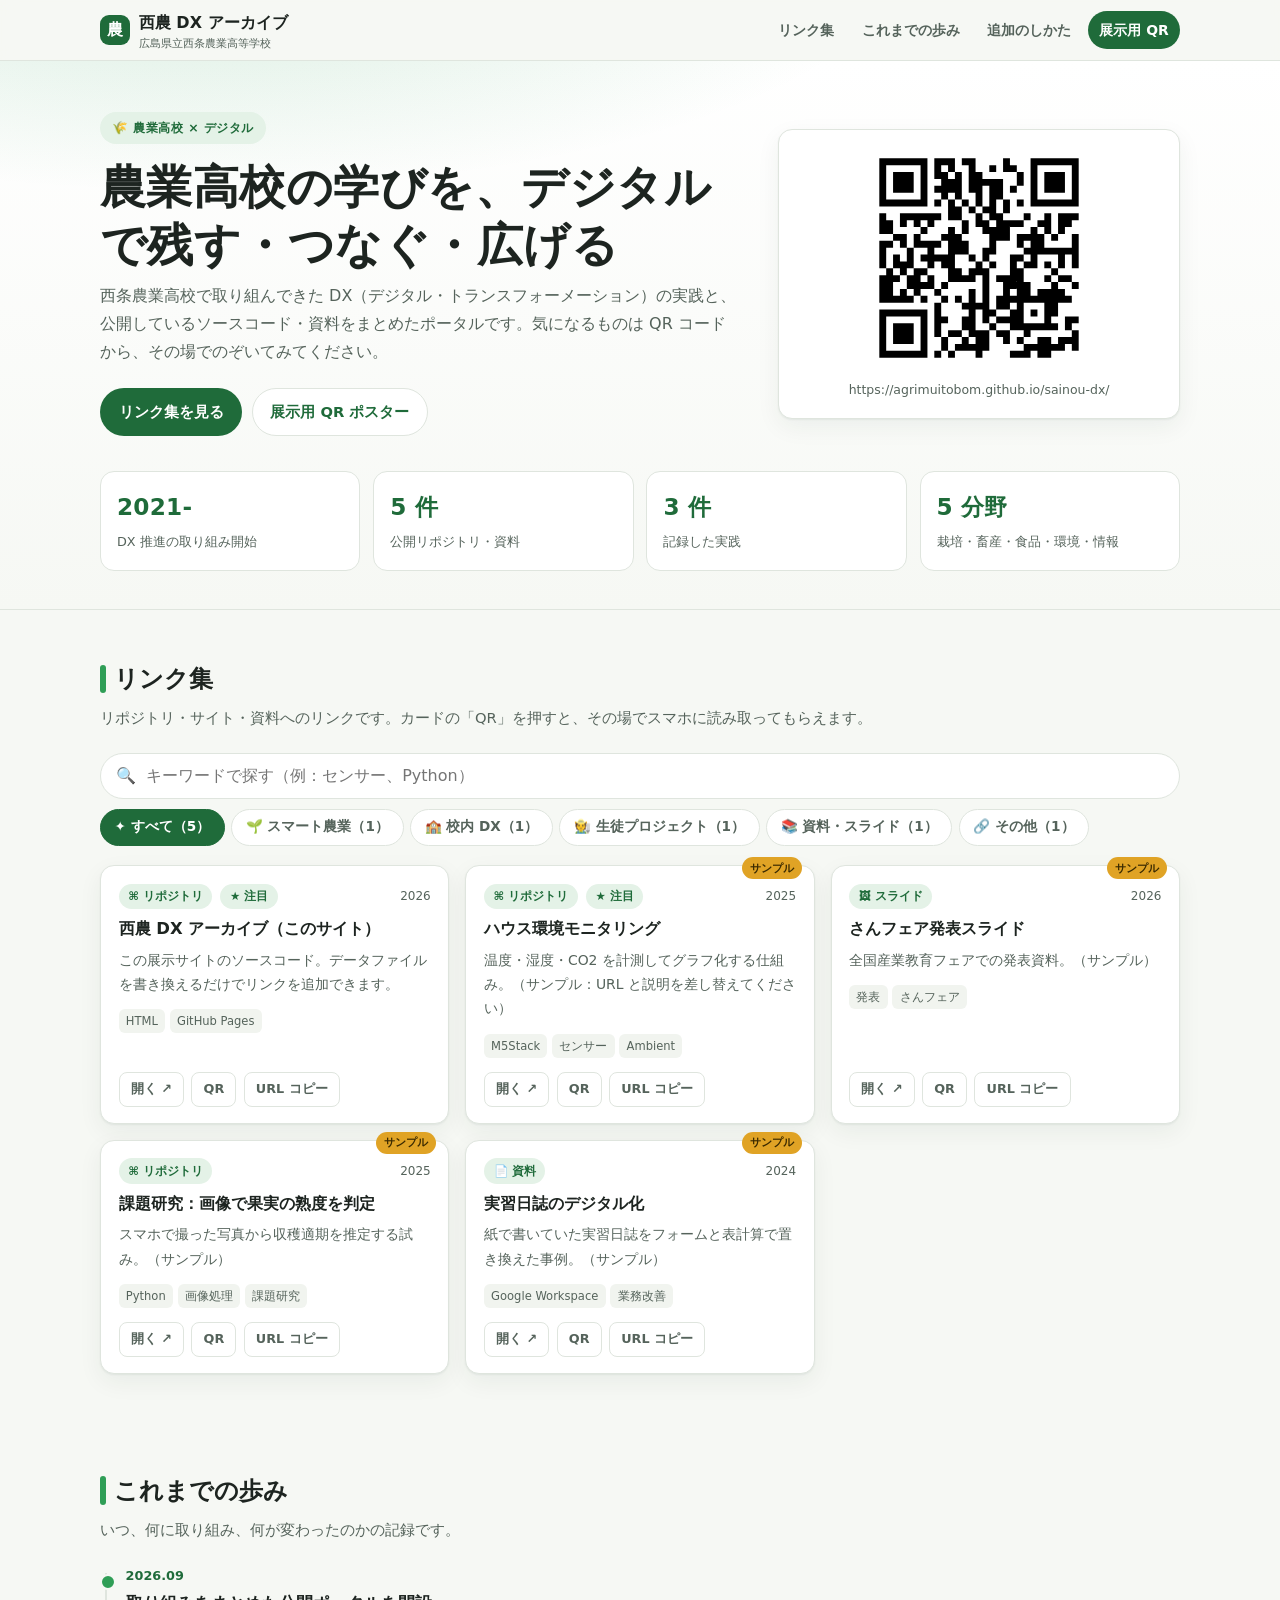
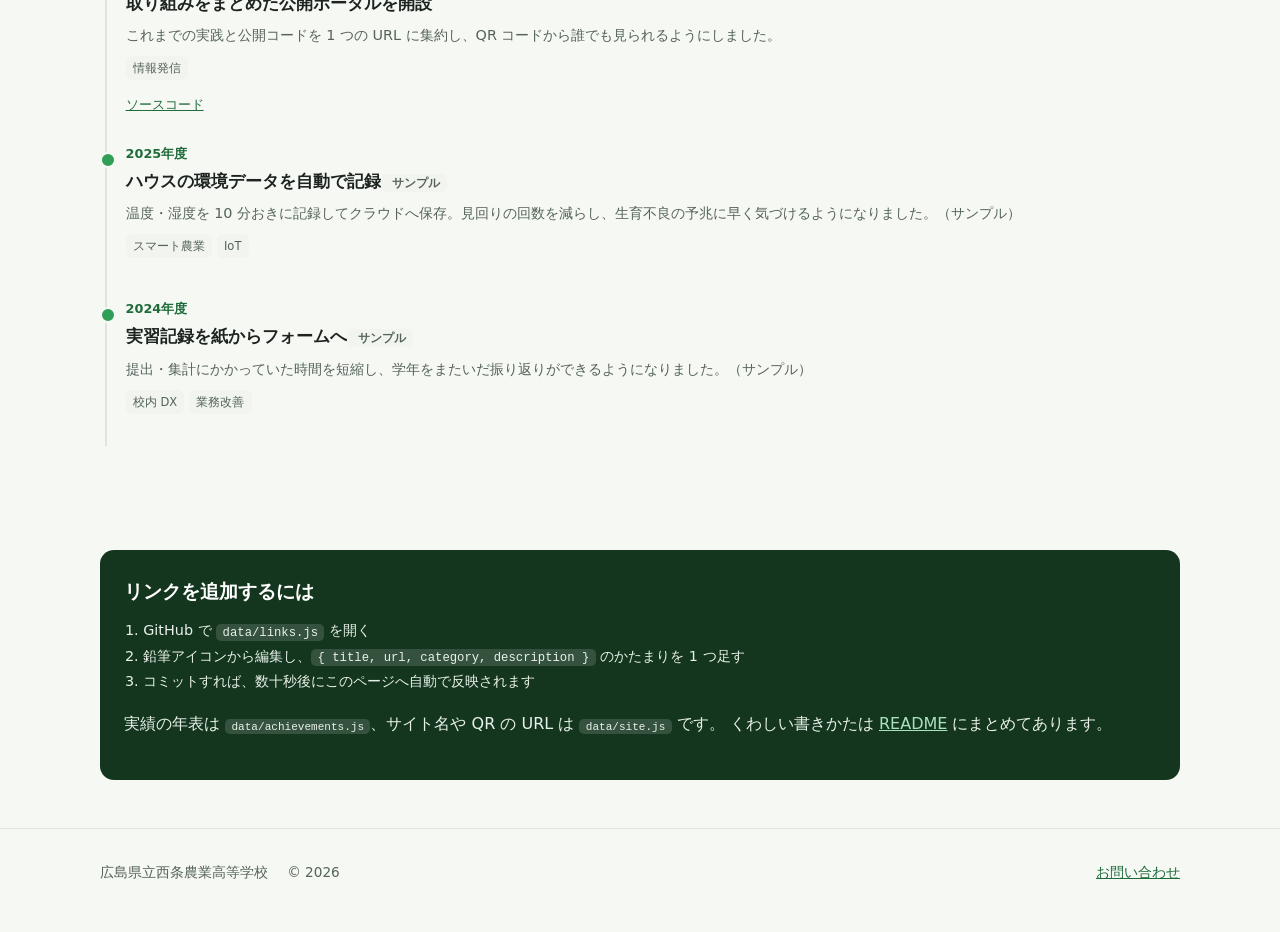
==== index.html @ 82a156d0 "西農DXアーカイブのサイト初版を追加 さんフェア展示でQRから案内するためのポータル。ビルド不要の静的サイトで、 data/*.js を編集するだけでリンクと実績を追加できる構成にした。  - ind" ====
<!DOCTYPE html>
<html lang="ja">
<head>
<meta charset="utf-8">
<meta name="viewport" content="width=device-width, initial-scale=1">
<title>西農 DX アーカイブ</title>
<meta name="description" content="西条農業高校の DX 実践と、公開しているリポジトリ・資料のリンク集。">
<meta property="og:type" content="website">
<meta property="og:title" content="西農 DX アーカイブ">
<meta property="og:description" content="西条農業高校の DX 実践と、公開しているリポジトリ・資料のリンク集。">
<link rel="icon" href="data:image/svg+xml,<svg xmlns='http://www.w3.org/2000/svg' viewBox='0 0 100 100'><text y='.9em' font-size='90'>🌱</text></svg>">
<link rel="stylesheet" href="assets/css/style.css">
</head>
<body>

<header class="site-header">
  <div class="wrap">
    <a class="brand" href="./">
      <span class="mark">農</span>
      <span>
        <span data-site="title">西農 DX アーカイブ</span>
        <small data-site="school">広島県立西条農業高等学校</small>
      </span>
    </a>
    <nav class="header-nav">
      <a href="#links">リンク集</a>
      <a href="#achievements">これまでの歩み</a>
      <a href="#howto">追加のしかた</a>
      <a class="primary" href="qr.html">展示用 QR</a>
    </nav>
  </div>
</header>

<main>
  <section class="hero">
    <div class="wrap">
      <div class="hero-grid">
        <div>
          <span class="eyebrow">🌾 農業高校 × デジタル</span>
          <h1 data-site="tagline">農業高校の学びを、デジタルで残す・つなぐ・広げる</h1>
          <p class="lead" data-site="description"></p>
          <div class="hero-actions">
            <a class="btn btn-primary" href="#links">リンク集を見る</a>
            <a class="btn btn-ghost" href="qr.html">展示用 QR ポスター</a>
          </div>
        </div>
        <aside class="hero-qr">
          <div class="qr-box" id="hero-qr"></div>
          <p data-site="url"></p>
        </aside>
      </div>
      <div class="stats" id="stats"></div>
    </div>
  </section>

  <section id="links">
    <div class="wrap">
      <div class="section-head">
        <h2>リンク集</h2>
        <p>リポジトリ・サイト・資料へのリンクです。カードの「QR」を押すと、その場でスマホに読み取ってもらえます。</p>
      </div>
      <div class="toolbar">
        <label class="search">
          🔍
          <input id="search-input" type="search" placeholder="キーワードで探す（例：センサー、Python）" aria-label="リンクを検索">
        </label>
        <div class="chips" id="chips"></div>
      </div>
      <div class="cards" id="cards"></div>
    </div>
  </section>

  <section id="achievements">
    <div class="wrap">
      <div class="section-head">
        <h2>これまでの歩み</h2>
        <p>いつ、何に取り組み、何が変わったのかの記録です。</p>
      </div>
      <ul class="timeline" id="timeline"></ul>
    </div>
  </section>

  <section id="howto">
    <div class="wrap">
      <div class="howto">
        <h2>リンクを追加するには</h2>
        <ol>
          <li>GitHub で <code>data/links.js</code> を開く</li>
          <li>鉛筆アイコンから編集し、<code>{ title, url, category, description }</code> のかたまりを 1 つ足す</li>
          <li>コミットすれば、数十秒後にこのページへ自動で反映されます</li>
        </ol>
        <p>実績の年表は <code>data/achievements.js</code>、サイト名や QR の URL は <code>data/site.js</code> です。
          くわしい書きかたは <a href="https://github.com/agrimuitobom/sainou-dx#readme">README</a> にまとめてあります。</p>
      </div>
    </div>
  </section>
</main>

<footer class="site-footer">
  <div class="wrap">
    <span data-site="school">広島県立西条農業高等学校</span>
    <span>&copy; <span data-site="year"></span></span>
    <a class="spacer" id="site-contact" data-site="contact" href="#">お問い合わせ</a>
  </div>
</footer>

<div class="modal" id="qr-modal" hidden role="dialog" aria-modal="true" aria-labelledby="qr-modal-title">
  <div class="modal-panel">
    <h3 id="qr-modal-title">QR コード</h3>
    <div class="qr-box" id="qr-modal-code"></div>
    <p class="url" id="qr-modal-url"></p>
    <div class="modal-actions">
      <a class="btn btn-primary" id="qr-modal-open" href="#" target="_blank" rel="noopener">リンクを開く</a>
      <button class="btn btn-ghost" id="qr-modal-save" type="button">PNG 保存</button>
      <button class="btn btn-ghost" id="qr-modal-close" type="button">閉じる</button>
    </div>
  </div>
</div>

<script src="assets/vendor/qrcode.js"></script>
<script src="assets/vendor/qrcode_UTF8.js"></script>
<script src="data/site.js"></script>
<script src="data/links.js"></script>
<script src="data/achievements.js"></script>
<script src="assets/js/qr.js"></script>
<script src="assets/js/app.js"></script>
</body>
</html>
---- assets/css/style.css ----
/* 西農 DX アーカイブ  ---------------------------------------------- */

:root {
  --green-900: #14361f;
  --green-700: #1f6b3a;
  --green-500: #2f9e56;
  --green-100: #e4f2e7;
  --soil: #8a6a4f;
  --gold: #e0a325;
  --ink: #1d2420;
  --ink-soft: #55635b;
  --line: #dfe5de;
  --bg: #f6f8f4;
  --card: #ffffff;
  --radius: 14px;
  --shadow: 0 1px 2px rgba(20, 54, 31, .06), 0 8px 24px rgba(20, 54, 31, .06);
  --font: "Hiragino Kaku Gothic ProN", "Hiragino Sans", "Noto Sans JP",
          "Yu Gothic Medium", "Meiryo", system-ui, sans-serif;
}

* { box-sizing: border-box; }

html { scroll-behavior: smooth; }

body {
  margin: 0;
  font-family: var(--font);
  color: var(--ink);
  background: var(--bg);
  line-height: 1.75;
  -webkit-font-smoothing: antialiased;
}

a { color: var(--green-700); }

.wrap { width: min(1080px, calc(100% - 2.5rem)); margin-inline: auto; }

/* --- ヘッダー ---------------------------------------------------- */
.site-header {
  position: sticky; top: 0; z-index: 30;
  background: rgba(246, 248, 244, .92);
  backdrop-filter: blur(8px);
  border-bottom: 1px solid var(--line);
}
.site-header .wrap {
  display: flex; align-items: center; gap: 1rem;
  min-height: 60px;
}
.brand { display: flex; align-items: center; gap: .55rem; font-weight: 700; text-decoration: none; color: var(--ink); }
.brand .mark {
  width: 30px; height: 30px; border-radius: 9px; display: grid; place-items: center;
  background: var(--green-700); color: #fff; font-size: 1rem;
}
.brand small { display: block; font-weight: 500; font-size: .7rem; color: var(--ink-soft); line-height: 1.2; }
.header-nav { margin-left: auto; display: flex; align-items: center; gap: .35rem; }
.header-nav a {
  padding: .4rem .7rem; border-radius: 999px; text-decoration: none;
  color: var(--ink-soft); font-size: .87rem; font-weight: 600;
}
.header-nav a:hover { background: var(--green-100); color: var(--green-700); }
.header-nav a.primary { background: var(--green-700); color: #fff; }
.header-nav a.primary:hover { background: var(--green-900); color: #fff; }

/* --- ヒーロー ---------------------------------------------------- */
.hero {
  background:
    radial-gradient(1200px 400px at 15% -20%, rgba(47,158,86,.20), transparent 60%),
    linear-gradient(180deg, #fff, var(--bg));
  border-bottom: 1px solid var(--line);
  padding: 3.2rem 0 2.4rem;
}
.hero-grid { display: grid; grid-template-columns: minmax(0,1.6fr) minmax(0,1fr); gap: 2.2rem; align-items: center; }
.eyebrow {
  display: inline-flex; align-items: center; gap: .4rem;
  background: var(--green-100); color: var(--green-700);
  font-size: .78rem; font-weight: 700; letter-spacing: .04em;
  padding: .3rem .75rem; border-radius: 999px;
}
.hero h1 { font-size: clamp(1.9rem, 4.6vw, 2.9rem); line-height: 1.25; margin: .9rem 0 .5rem; letter-spacing: .01em; }
.hero .lead { color: var(--ink-soft); margin: 0 0 1.4rem; max-width: 40em; }
.hero-actions { display: flex; flex-wrap: wrap; gap: .6rem; }
.btn {
  display: inline-flex; align-items: center; gap: .45rem;
  padding: .62rem 1.1rem; border-radius: 999px; border: 1px solid transparent;
  font: inherit; font-weight: 700; font-size: .92rem; text-decoration: none; cursor: pointer;
}
.btn-primary { background: var(--green-700); color: #fff; }
.btn-primary:hover { background: var(--green-900); }
.btn-ghost { background: #fff; color: var(--green-700); border-color: var(--line); }
.btn-ghost:hover { border-color: var(--green-500); }

.hero-qr {
  background: var(--card); border: 1px solid var(--line); border-radius: var(--radius);
  box-shadow: var(--shadow); padding: 1.1rem; text-align: center;
}
.hero-qr .qr-box { display: grid; place-items: center; }
.hero-qr .qr-box svg, .qr-box svg { width: 100%; height: auto; max-width: 220px; display: block; }
.hero-qr p { margin: .7rem 0 0; font-size: .78rem; color: var(--ink-soft); word-break: break-all; }

.stats { display: grid; grid-template-columns: repeat(auto-fit, minmax(150px, 1fr)); gap: .8rem; margin-top: 2.2rem; }
.stat { background: var(--card); border: 1px solid var(--line); border-radius: var(--radius); padding: .9rem 1rem; }
.stat b { display: block; font-size: 1.45rem; color: var(--green-700); letter-spacing: .01em; }
.stat span { font-size: .8rem; color: var(--ink-soft); }

/* --- セクション -------------------------------------------------- */
section { padding: 3rem 0; }
.section-head { margin-bottom: 1.4rem; }
.section-head h2 { font-size: 1.5rem; margin: 0 0 .3rem; display: flex; align-items: center; gap: .5rem; }
.section-head h2::before { content: ""; width: 6px; height: 1.2em; border-radius: 3px; background: var(--green-500); }
.section-head p { margin: 0; color: var(--ink-soft); font-size: .92rem; }

/* --- 検索・フィルタ ---------------------------------------------- */
.toolbar { display: flex; flex-wrap: wrap; gap: .6rem; align-items: center; margin-bottom: 1.2rem; }
.search {
  flex: 1 1 240px; display: flex; align-items: center; gap: .5rem;
  background: #fff; border: 1px solid var(--line); border-radius: 999px; padding: .45rem .95rem;
}
.search input { border: 0; outline: 0; font: inherit; flex: 1; background: transparent; min-width: 0; }
.chips { display: flex; flex-wrap: wrap; gap: .4rem; }
.chip {
  border: 1px solid var(--line); background: #fff; color: var(--ink-soft);
  border-radius: 999px; padding: .35rem .85rem; font: inherit; font-size: .85rem; font-weight: 600; cursor: pointer;
}
.chip:hover { border-color: var(--green-500); color: var(--green-700); }
.chip[aria-pressed="true"] { background: var(--green-700); border-color: var(--green-700); color: #fff; }

/* --- カード ------------------------------------------------------ */
.cards { display: grid; grid-template-columns: repeat(auto-fill, minmax(280px, 1fr)); gap: 1rem; }
.card {
  position: relative; display: flex; flex-direction: column;
  background: var(--card); border: 1px solid var(--line); border-radius: var(--radius);
  padding: 1.1rem 1.1rem 1rem; box-shadow: var(--shadow);
  transition: transform .15s ease, border-color .15s ease;
}
.card:hover { transform: translateY(-2px); border-color: var(--green-500); }
.card-top { display: flex; align-items: center; gap: .5rem; margin-bottom: .5rem; }
.kind {
  display: inline-flex; align-items: center; gap: .3rem;
  font-size: .72rem; font-weight: 700; color: var(--green-700);
  background: var(--green-100); border-radius: 999px; padding: .18rem .6rem;
}
.year { margin-left: auto; font-size: .75rem; color: var(--ink-soft); }
.card h3 { margin: 0 0 .4rem; font-size: 1.03rem; line-height: 1.45; }
.card h3 a { text-decoration: none; color: var(--ink); }
.card h3 a:hover { color: var(--green-700); text-decoration: underline; }
.card p { margin: 0 0 .8rem; font-size: .87rem; color: var(--ink-soft); }
.tags { display: flex; flex-wrap: wrap; gap: .3rem; margin-bottom: .9rem; }
.tag { font-size: .72rem; color: var(--ink-soft); background: #f1f4ef; border-radius: 6px; padding: .12rem .45rem; }
.card-actions { margin-top: auto; display: flex; gap: .45rem; }
.mini {
  border: 1px solid var(--line); background: #fff; color: var(--ink-soft);
  border-radius: 8px; padding: .32rem .7rem; font: inherit; font-size: .8rem; font-weight: 600;
  cursor: pointer; text-decoration: none; display: inline-flex; align-items: center; gap: .3rem;
}
.mini:hover { border-color: var(--green-500); color: var(--green-700); }
.badge-sample {
  position: absolute; top: -9px; right: 12px;
  background: var(--gold); color: #3a2a00; font-size: .68rem; font-weight: 700;
  padding: .1rem .5rem; border-radius: 999px;
}
.empty { color: var(--ink-soft); background: #fff; border: 1px dashed var(--line); border-radius: var(--radius); padding: 2rem; text-align: center; }

/* --- 年表 -------------------------------------------------------- */
.timeline { position: relative; margin: 0; padding: 0 0 0 1.6rem; list-style: none; }
.timeline::before { content: ""; position: absolute; left: 5px; top: .5rem; bottom: .5rem; width: 2px; background: var(--line); }
.timeline li { position: relative; padding-bottom: 1.6rem; }
.timeline li::before {
  content: ""; position: absolute; left: -1.6rem; top: .55rem;
  width: 12px; height: 12px; border-radius: 50%; background: var(--green-500); border: 2px solid var(--bg);
}
.timeline .date { font-size: .8rem; font-weight: 700; color: var(--green-700); }
.timeline h3 { margin: .1rem 0 .3rem; font-size: 1.05rem; }
.timeline p { margin: 0 0 .5rem; color: var(--ink-soft); font-size: .9rem; }
.timeline .links { display: flex; flex-wrap: wrap; gap: .5rem; font-size: .82rem; }

/* --- 追加方法の案内 ---------------------------------------------- */
.howto { background: var(--green-900); color: #e8f1e9; border-radius: var(--radius); padding: 1.6rem 1.5rem; }
.howto h2 { margin: 0 0 .6rem; font-size: 1.2rem; color: #fff; }
.howto ol { margin: 0 0 .9rem; padding-left: 1.2rem; font-size: .9rem; }
.howto code { background: rgba(255,255,255,.14); padding: .1rem .4rem; border-radius: 5px; font-size: .85em; }
.howto a { color: #a9e3bd; }

/* --- モーダル（QR） ---------------------------------------------- */
.modal[hidden] { display: none !important; }
.modal {
  position: fixed; inset: 0; z-index: 60; display: grid; place-items: center;
  background: rgba(20, 36, 26, .55); padding: 1.2rem;
}
.modal-panel {
  background: #fff; border-radius: 18px; padding: 1.6rem; width: min(380px, 100%);
  text-align: center; box-shadow: 0 20px 60px rgba(0,0,0,.25);
}
.modal-panel h3 { margin: 0 0 .2rem; font-size: 1.05rem; }
.modal-panel .url { font-size: .76rem; color: var(--ink-soft); word-break: break-all; margin: .5rem 0 1rem; }
.modal-panel .qr-box { padding: .8rem; background: #fff; border: 1px solid var(--line); border-radius: 12px; }
.modal-actions { display: flex; gap: .5rem; justify-content: center; margin-top: 1rem; flex-wrap: wrap; }

/* --- フッター ---------------------------------------------------- */
.site-footer { border-top: 1px solid var(--line); padding: 2rem 0 3rem; color: var(--ink-soft); font-size: .85rem; }
.site-footer .wrap { display: flex; flex-wrap: wrap; gap: .6rem 1.2rem; align-items: center; }
.site-footer .spacer { margin-left: auto; }

/* --- QR ポスター（qr.html） -------------------------------------- */
.poster {
  min-height: 100vh; display: grid; place-items: center; padding: 2rem 1rem;
  background: radial-gradient(900px 500px at 50% -10%, var(--green-100), var(--bg));
}
.poster-card {
  background: #fff; border: 1px solid var(--line); border-radius: 24px;
  box-shadow: var(--shadow); padding: 2.6rem 2.4rem; text-align: center;
  width: min(680px, 100%);
}
.poster-card .school { font-size: .95rem; font-weight: 700; color: var(--green-700); letter-spacing: .08em; }
.poster-card h1 { font-size: clamp(1.8rem, 5vw, 2.6rem); margin: .4rem 0 .2rem; }
.poster-card .tagline { color: var(--ink-soft); margin: 0 0 1.6rem; }
.poster-card .qr-box { display: inline-block; padding: 1rem; border: 3px solid var(--green-900); border-radius: 18px; }
.poster-card .qr-box svg { width: min(340px, 68vw); height: auto; display: block; }
.poster-card .lead { font-size: 1.35rem; font-weight: 700; margin: 1.3rem 0 .2rem; }
.poster-card .url { font-size: .85rem; color: var(--ink-soft); word-break: break-all; }
.poster-card .note { margin-top: 1rem; color: var(--ink-soft); font-size: .9rem; }
.poster-card .event { margin-top: 1.4rem; padding-top: 1rem; border-top: 1px dashed var(--line); font-size: .9rem; color: var(--ink-soft); }
.no-print { margin-top: 1.2rem; display: flex; gap: .5rem; justify-content: center; flex-wrap: wrap; }

@media print {
  @page { size: A4 portrait; margin: 12mm; }
  body { background: #fff; }
  .poster { min-height: auto; padding: 0; background: #fff; }
  .poster-card { border: none; box-shadow: none; padding: 0; width: 100%; }
  .no-print, .site-header, .site-footer { display: none !important; }
}

@media (max-width: 780px) {
  .hero-grid { grid-template-columns: 1fr; }
  .hero-qr { order: -1; max-width: 300px; }
  .header-nav a:not(.primary) { display: none; }
}
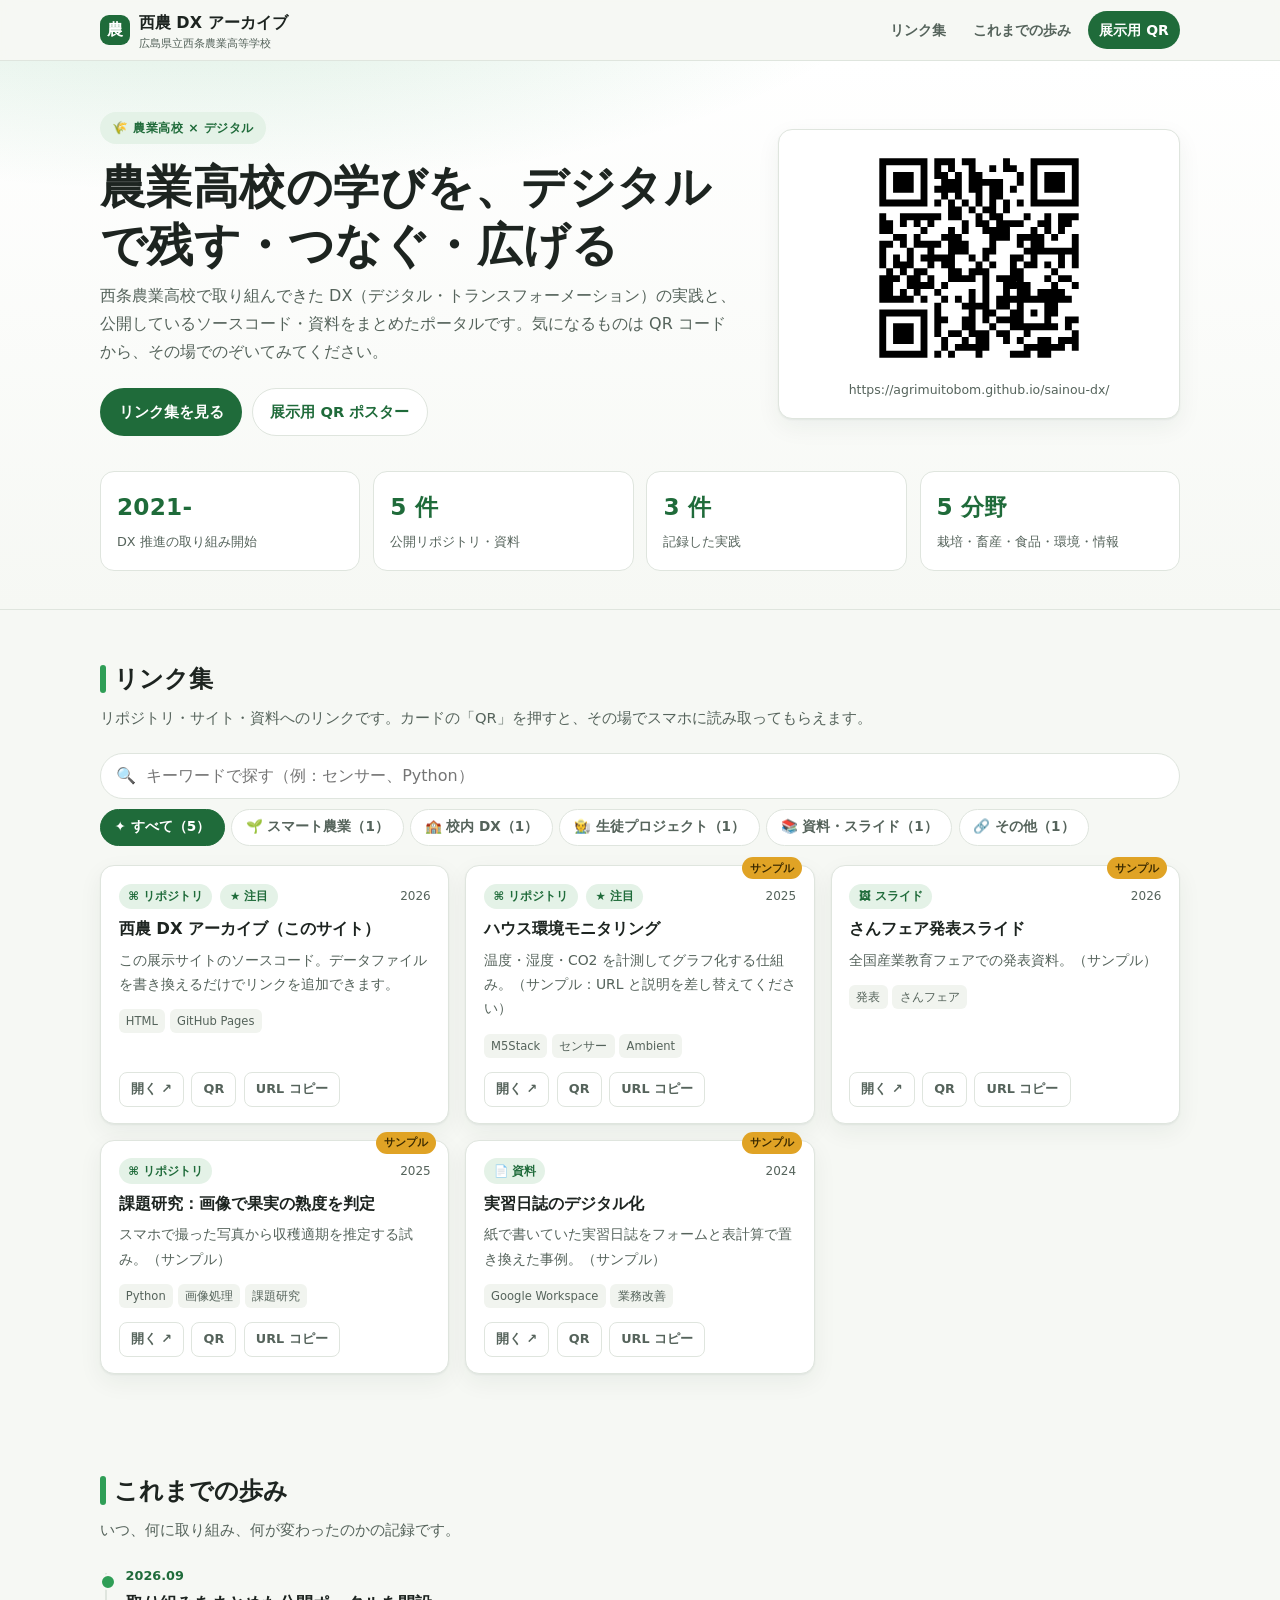
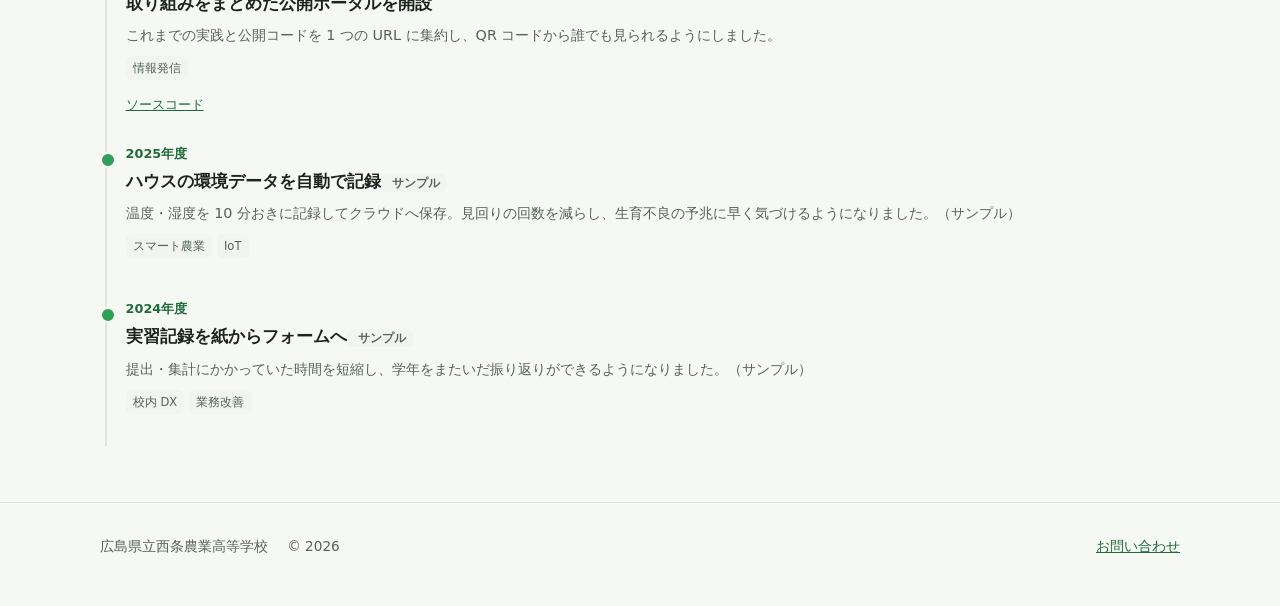
==== commit 88a65dae: "Issueからリンク・実績を追加できるようにし、更新手順をサイトから外した 来場者にも見えるサイト本体に編集手順が載っていたため削除し、README に集約。 あわせて、ファイルを直接編集しなくても " ====
--- a/index.html
+++ b/index.html
@@ -25,7 +25,6 @@
     <nav class="header-nav">
       <a href="#links">リンク集</a>
       <a href="#achievements">これまでの歩み</a>
-      <a href="#howto">追加のしかた</a>
       <a class="primary" href="qr.html">展示用 QR</a>
     </nav>
   </div>
@@ -80,20 +79,6 @@
     </div>
   </section>
 
-  <section id="howto">
-    <div class="wrap">
-      <div class="howto">
-        <h2>リンクを追加するには</h2>
-        <ol>
-          <li>GitHub で <code>data/links.js</code> を開く</li>
-          <li>鉛筆アイコンから編集し、<code>{ title, url, category, description }</code> のかたまりを 1 つ足す</li>
-          <li>コミットすれば、数十秒後にこのページへ自動で反映されます</li>
-        </ol>
-        <p>実績の年表は <code>data/achievements.js</code>、サイト名や QR の URL は <code>data/site.js</code> です。
-          くわしい書きかたは <a href="https://github.com/agrimuitobom/sainou-dx#readme">README</a> にまとめてあります。</p>
-      </div>
-    </div>
-  </section>
 </main>
 
 <footer class="site-footer">
--- a/assets/css/style.css
+++ b/assets/css/style.css
@@ -173,13 +173,6 @@
 .timeline p { margin: 0 0 .5rem; color: var(--ink-soft); font-size: .9rem; }
 .timeline .links { display: flex; flex-wrap: wrap; gap: .5rem; font-size: .82rem; }
 
-/* --- 追加方法の案内 ---------------------------------------------- */
-.howto { background: var(--green-900); color: #e8f1e9; border-radius: var(--radius); padding: 1.6rem 1.5rem; }
-.howto h2 { margin: 0 0 .6rem; font-size: 1.2rem; color: #fff; }
-.howto ol { margin: 0 0 .9rem; padding-left: 1.2rem; font-size: .9rem; }
-.howto code { background: rgba(255,255,255,.14); padding: .1rem .4rem; border-radius: 5px; font-size: .85em; }
-.howto a { color: #a9e3bd; }
-
 /* --- モーダル（QR） ---------------------------------------------- */
 .modal[hidden] { display: none !important; }
 .modal {
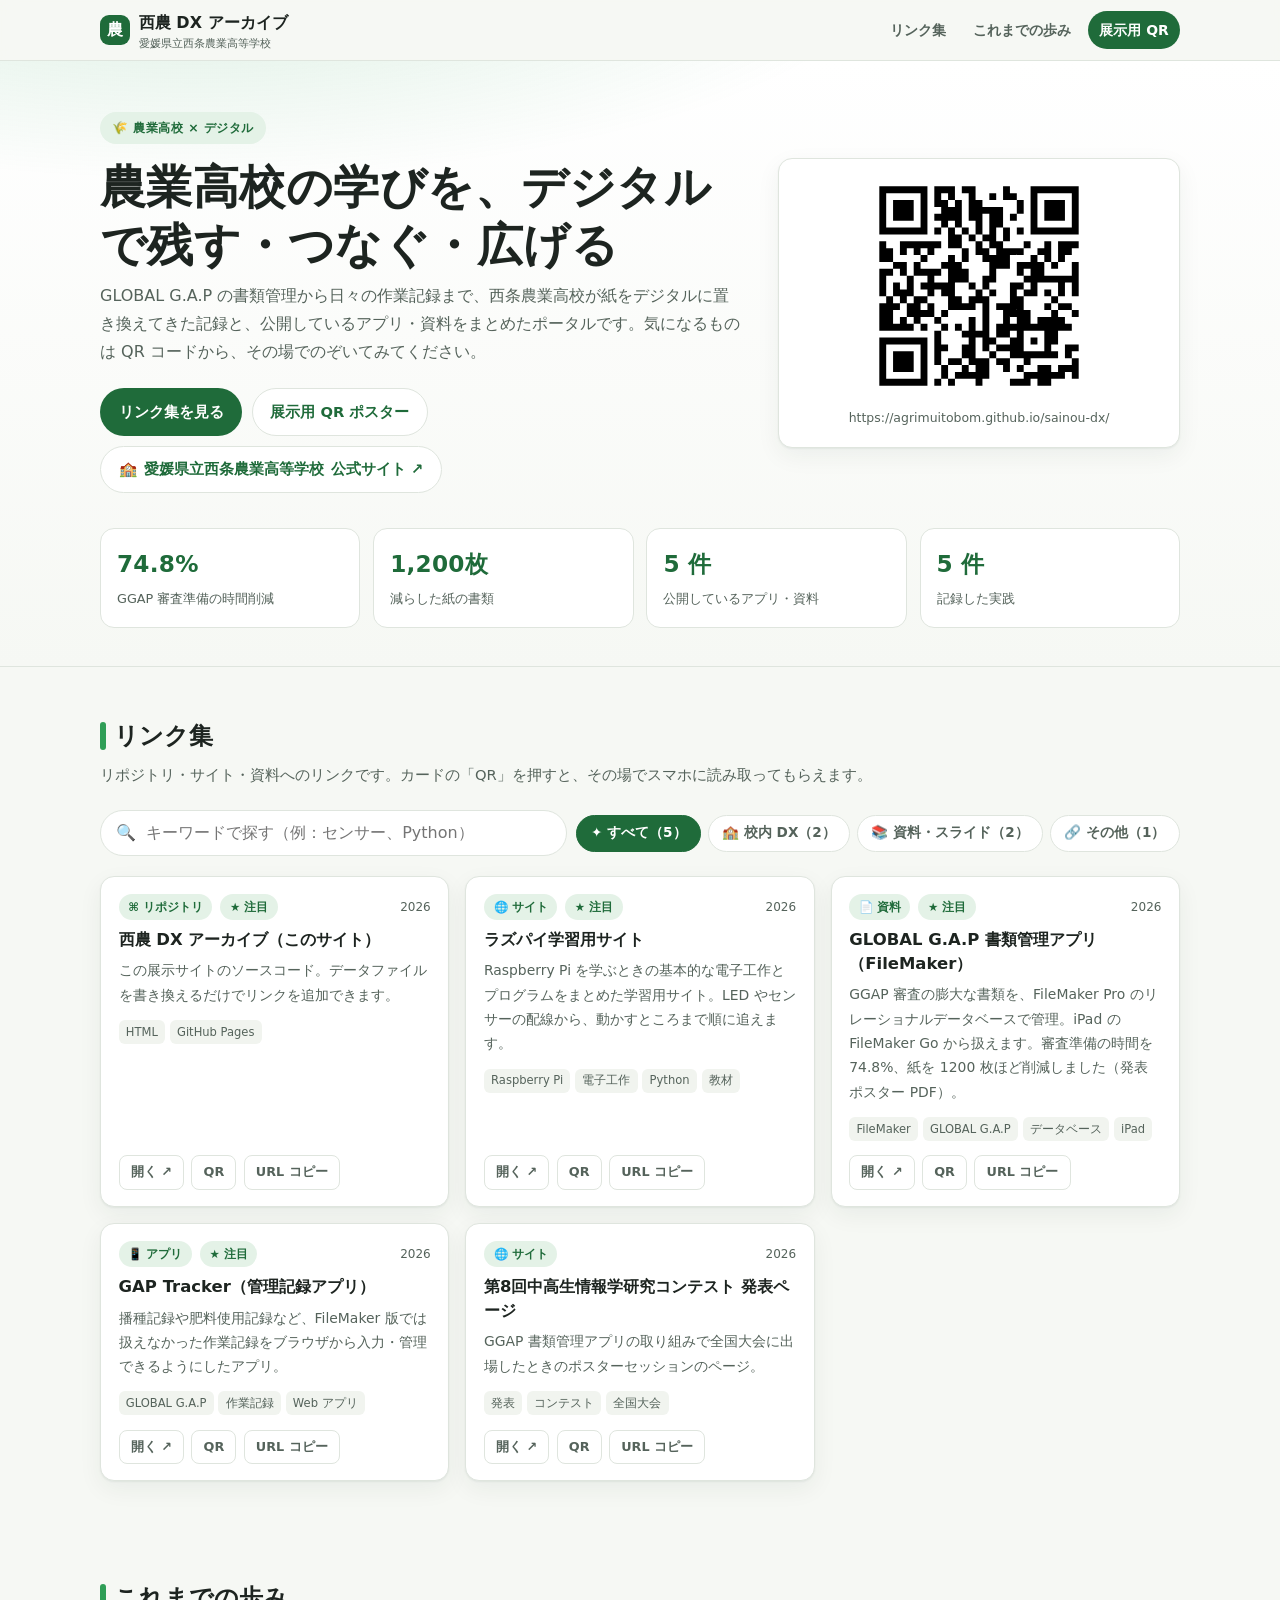
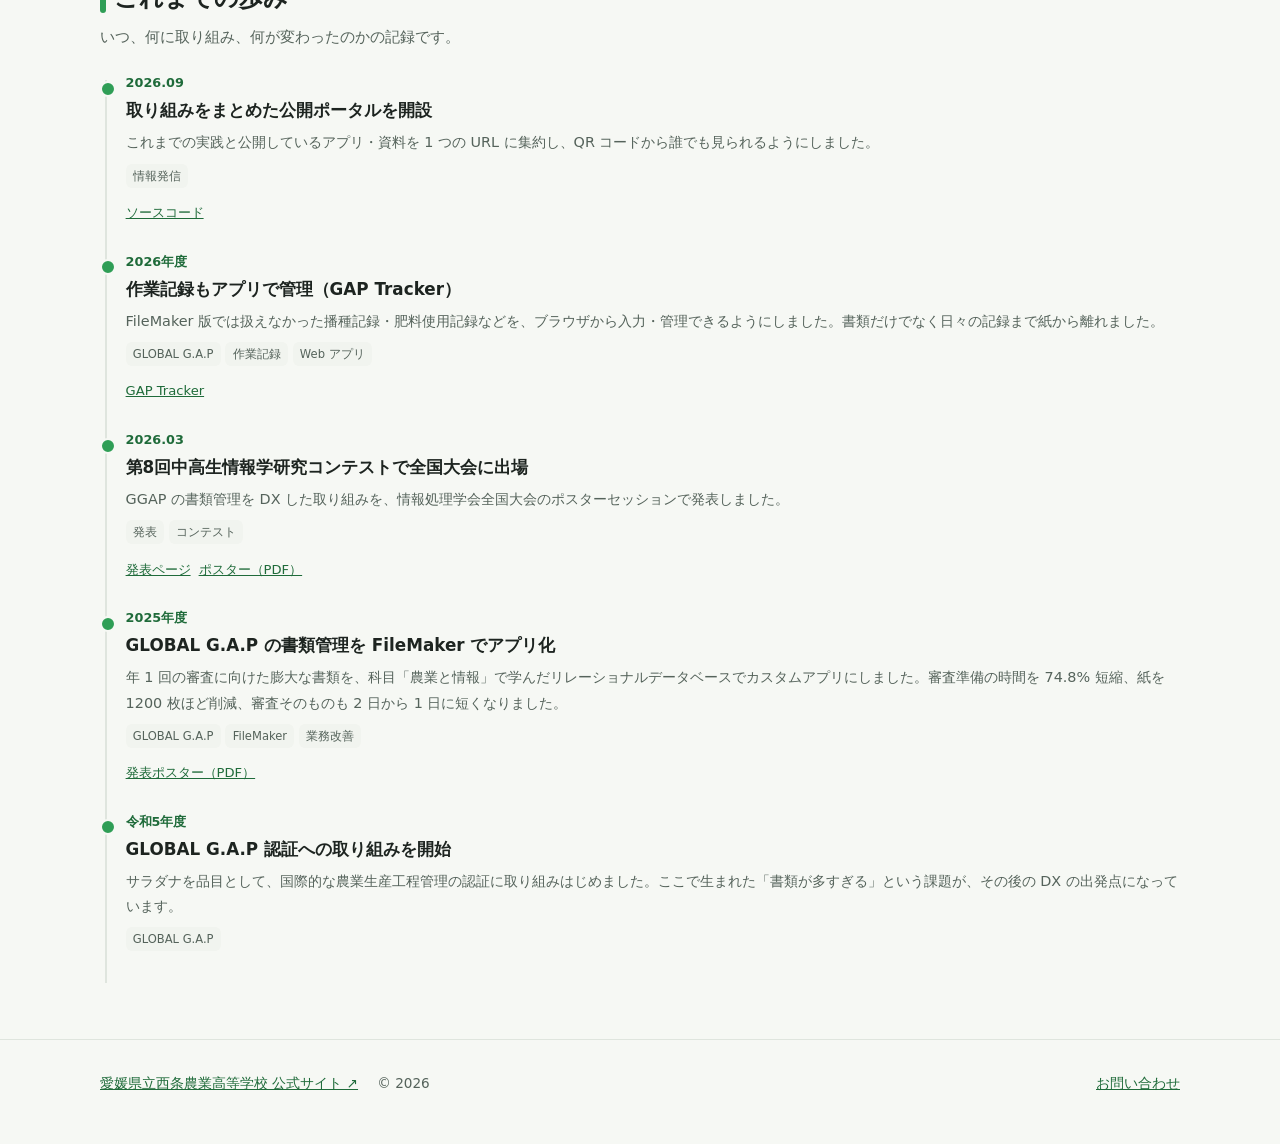
==== commit df51021e: "学校名を愛媛県立に修正し、公式サイトへのリンクを追加 校名を「広島県立」と誤って記載していたため、全ファイルを愛媛県立に修正。 あわせて学校公式サイトへのリンクを、トップページのヒーロー部（ボタン）と" ====
--- a/index.html
+++ b/index.html
@@ -19,7 +19,7 @@
       <span class="mark">農</span>
       <span>
         <span data-site="title">西農 DX アーカイブ</span>
-        <small data-site="school">広島県立西条農業高等学校</small>
+        <small data-site="school">愛媛県立西条農業高等学校</small>
       </span>
     </a>
     <nav class="header-nav">
@@ -41,6 +41,9 @@
           <div class="hero-actions">
             <a class="btn btn-primary" href="#links">リンク集を見る</a>
             <a class="btn btn-ghost" href="qr.html">展示用 QR ポスター</a>
+            <a class="btn btn-ghost" data-site="school-url" href="#" target="_blank" rel="noopener">
+              🏫 <span data-site="school">愛媛県立西条農業高等学校</span> 公式サイト ↗
+            </a>
           </div>
         </div>
         <aside class="hero-qr">
@@ -83,7 +86,7 @@
 
 <footer class="site-footer">
   <div class="wrap">
-    <span data-site="school">広島県立西条農業高等学校</span>
+    <a data-site="school-url" href="#" target="_blank" rel="noopener"><span data-site="school">愛媛県立西条農業高等学校</span> 公式サイト ↗</a>
     <span>&copy; <span data-site="year"></span></span>
     <a class="spacer" id="site-contact" data-site="contact" href="#">お問い合わせ</a>
   </div>
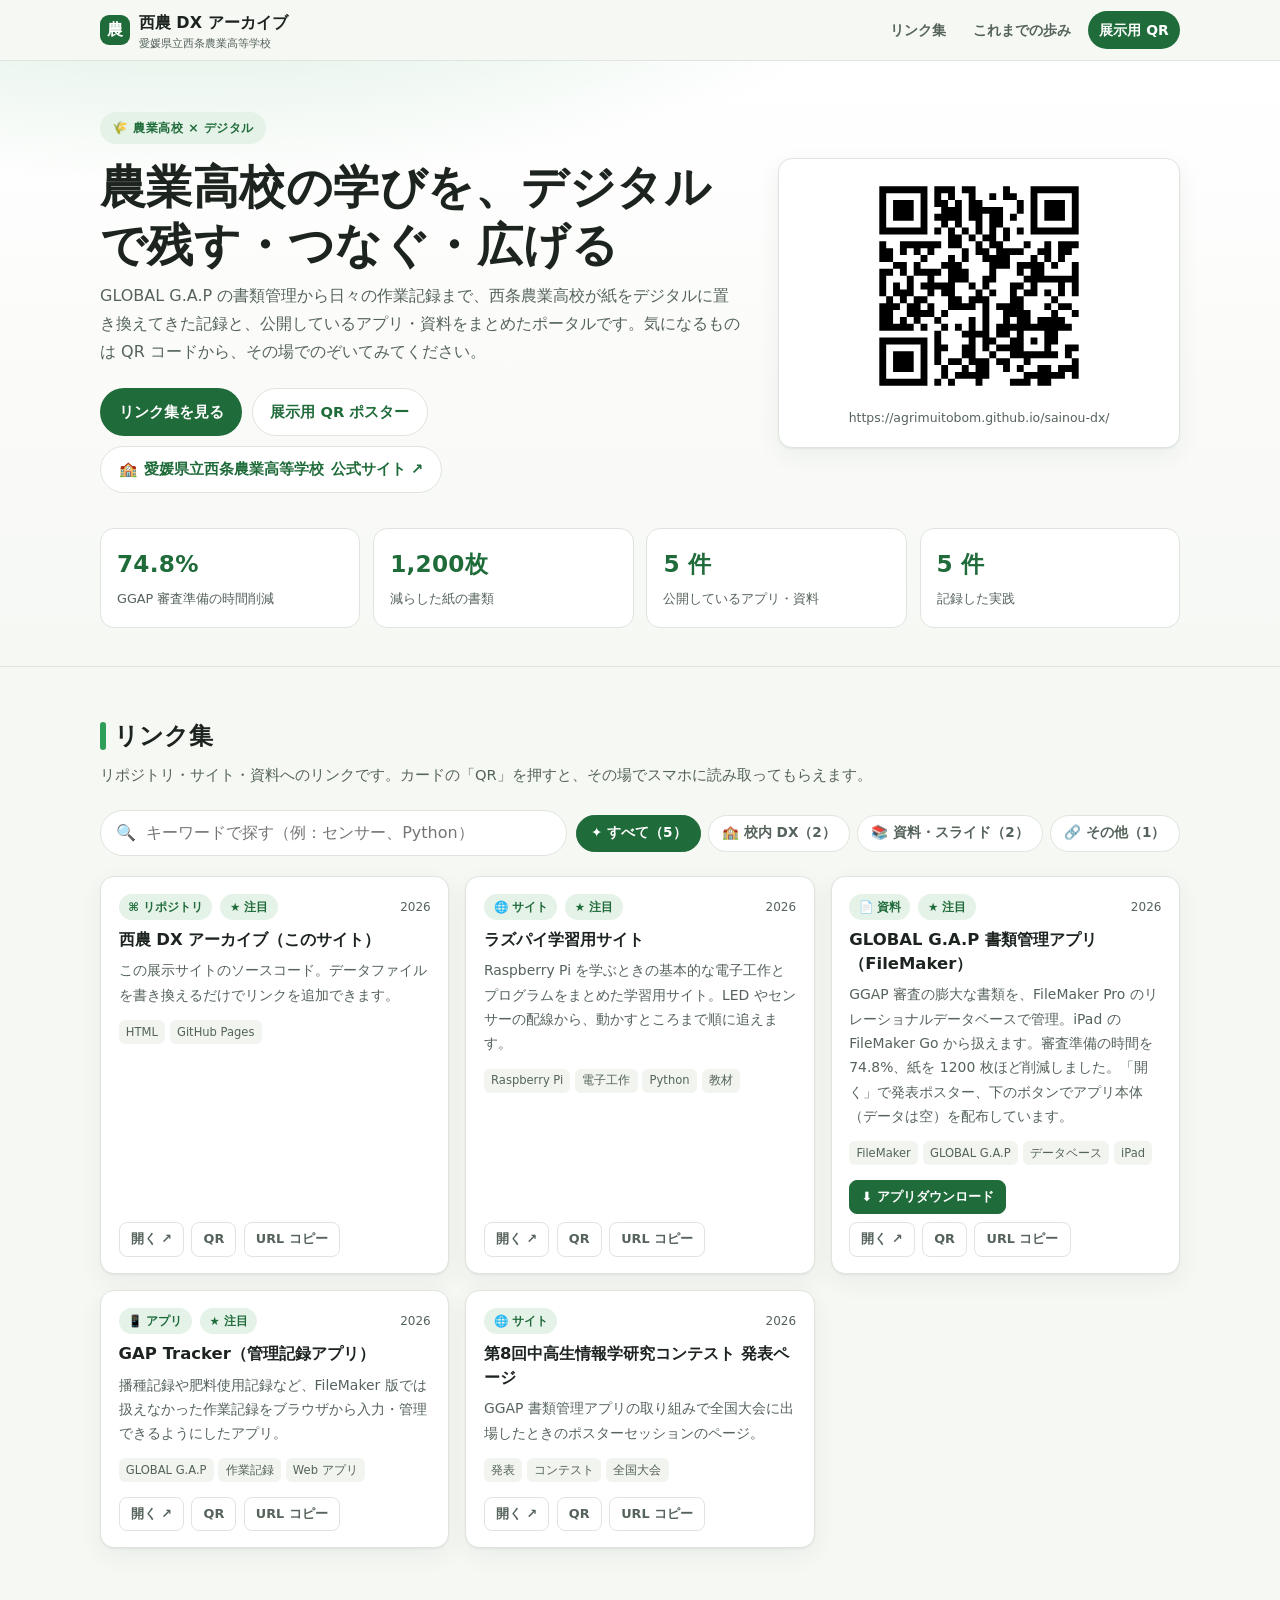
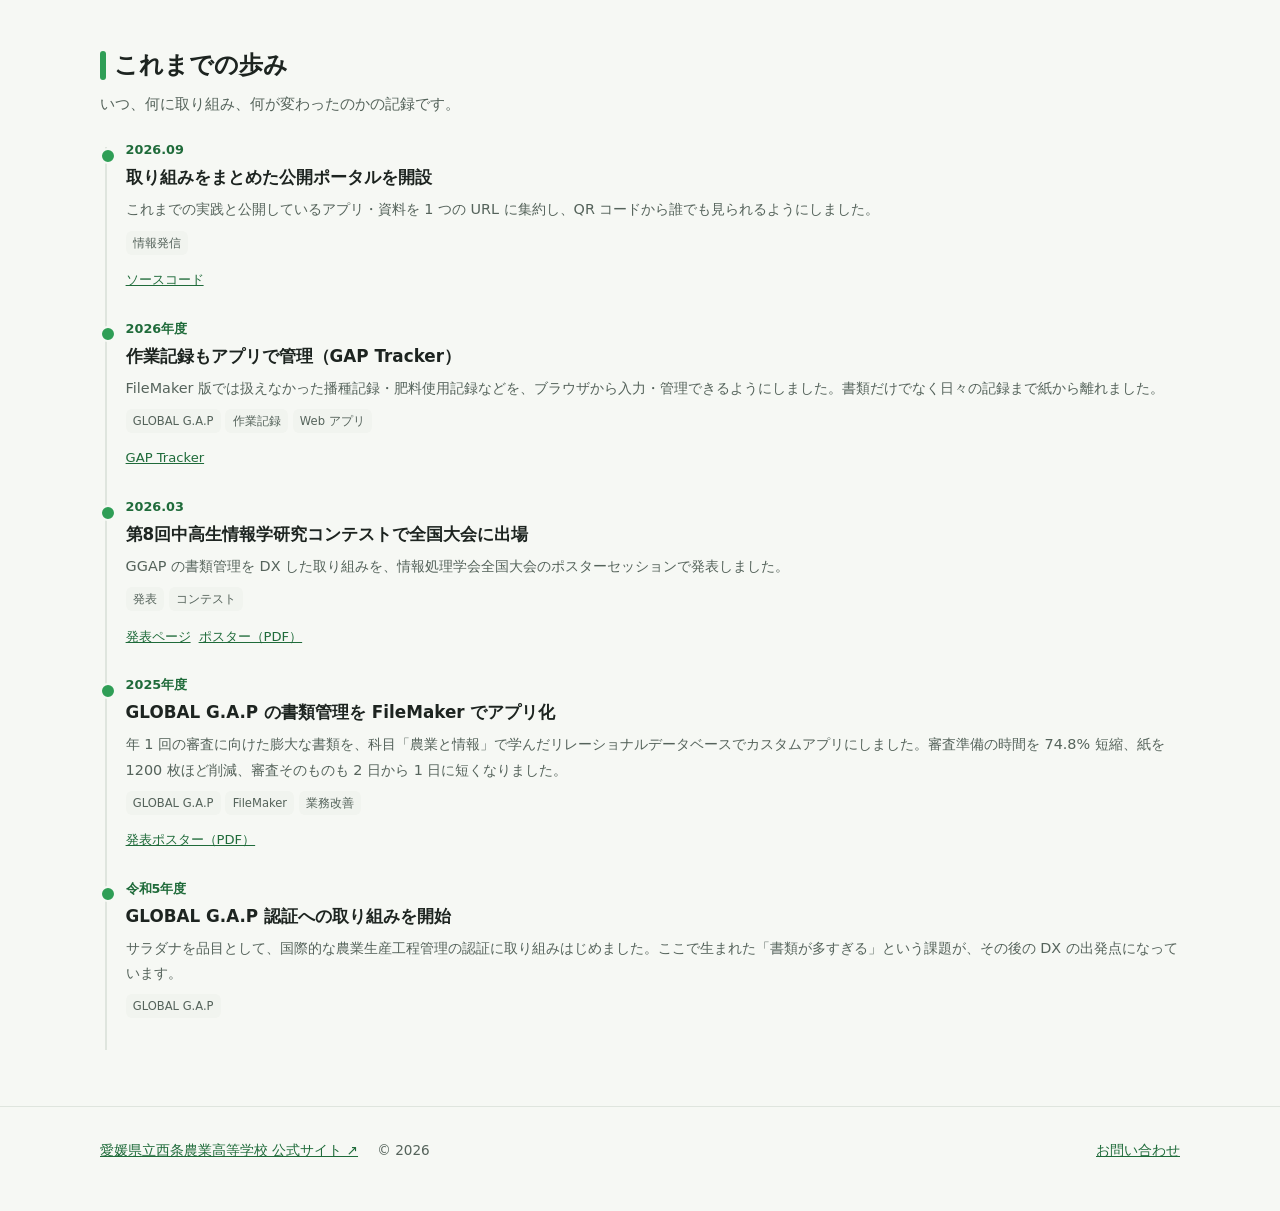
==== commit 00b2cde7: "FileMakerのカードを1枚に統合し、ダウンロードボタンを追加 同じ取り組みでポスターとアプリ本体のカードが2枚に分かれていたため統合。 カードに downloadUrl / downloadLa" ====
--- a/index.html
+++ b/index.html
@@ -102,6 +102,9 @@
       <button class="btn btn-ghost" id="qr-modal-save" type="button">PNG 保存</button>
       <button class="btn btn-ghost" id="qr-modal-close" type="button">閉じる</button>
     </div>
+    <p class="modal-download" id="qr-modal-download" hidden>
+      <a id="qr-modal-download-link" href="#" download>⬇ ダウンロード</a>
+    </p>
   </div>
 </div>
 
--- a/assets/css/style.css
+++ b/assets/css/style.css
@@ -146,13 +146,22 @@
 .card p { margin: 0 0 .8rem; font-size: .87rem; color: var(--ink-soft); }
 .tags { display: flex; flex-wrap: wrap; gap: .3rem; margin-bottom: .9rem; }
 .tag { font-size: .72rem; color: var(--ink-soft); background: #f1f4ef; border-radius: 6px; padding: .12rem .45rem; }
-.card-actions { margin-top: auto; display: flex; gap: .45rem; }
+.card-foot { margin-top: auto; }
+.card-actions { display: flex; flex-wrap: wrap; gap: .45rem; }
+.card-download {
+  display: flex; justify-content: center; margin-bottom: .5rem;
+  padding: .5rem .8rem; font-size: .85rem;
+}
 .mini {
   border: 1px solid var(--line); background: #fff; color: var(--ink-soft);
   border-radius: 8px; padding: .32rem .7rem; font: inherit; font-size: .8rem; font-weight: 600;
   cursor: pointer; text-decoration: none; display: inline-flex; align-items: center; gap: .3rem;
 }
 .mini:hover { border-color: var(--green-500); color: var(--green-700); }
+.mini-strong { background: var(--green-700); border-color: var(--green-700); color: #fff; }
+.mini-strong:hover { background: var(--green-900); border-color: var(--green-900); color: #fff; }
+.modal-download { margin: .9rem 0 0; font-size: .85rem; }
+.modal-download a { font-weight: 700; }
 .badge-sample {
   position: absolute; top: -9px; right: 12px;
   background: var(--gold); color: #3a2a00; font-size: .68rem; font-weight: 700;
